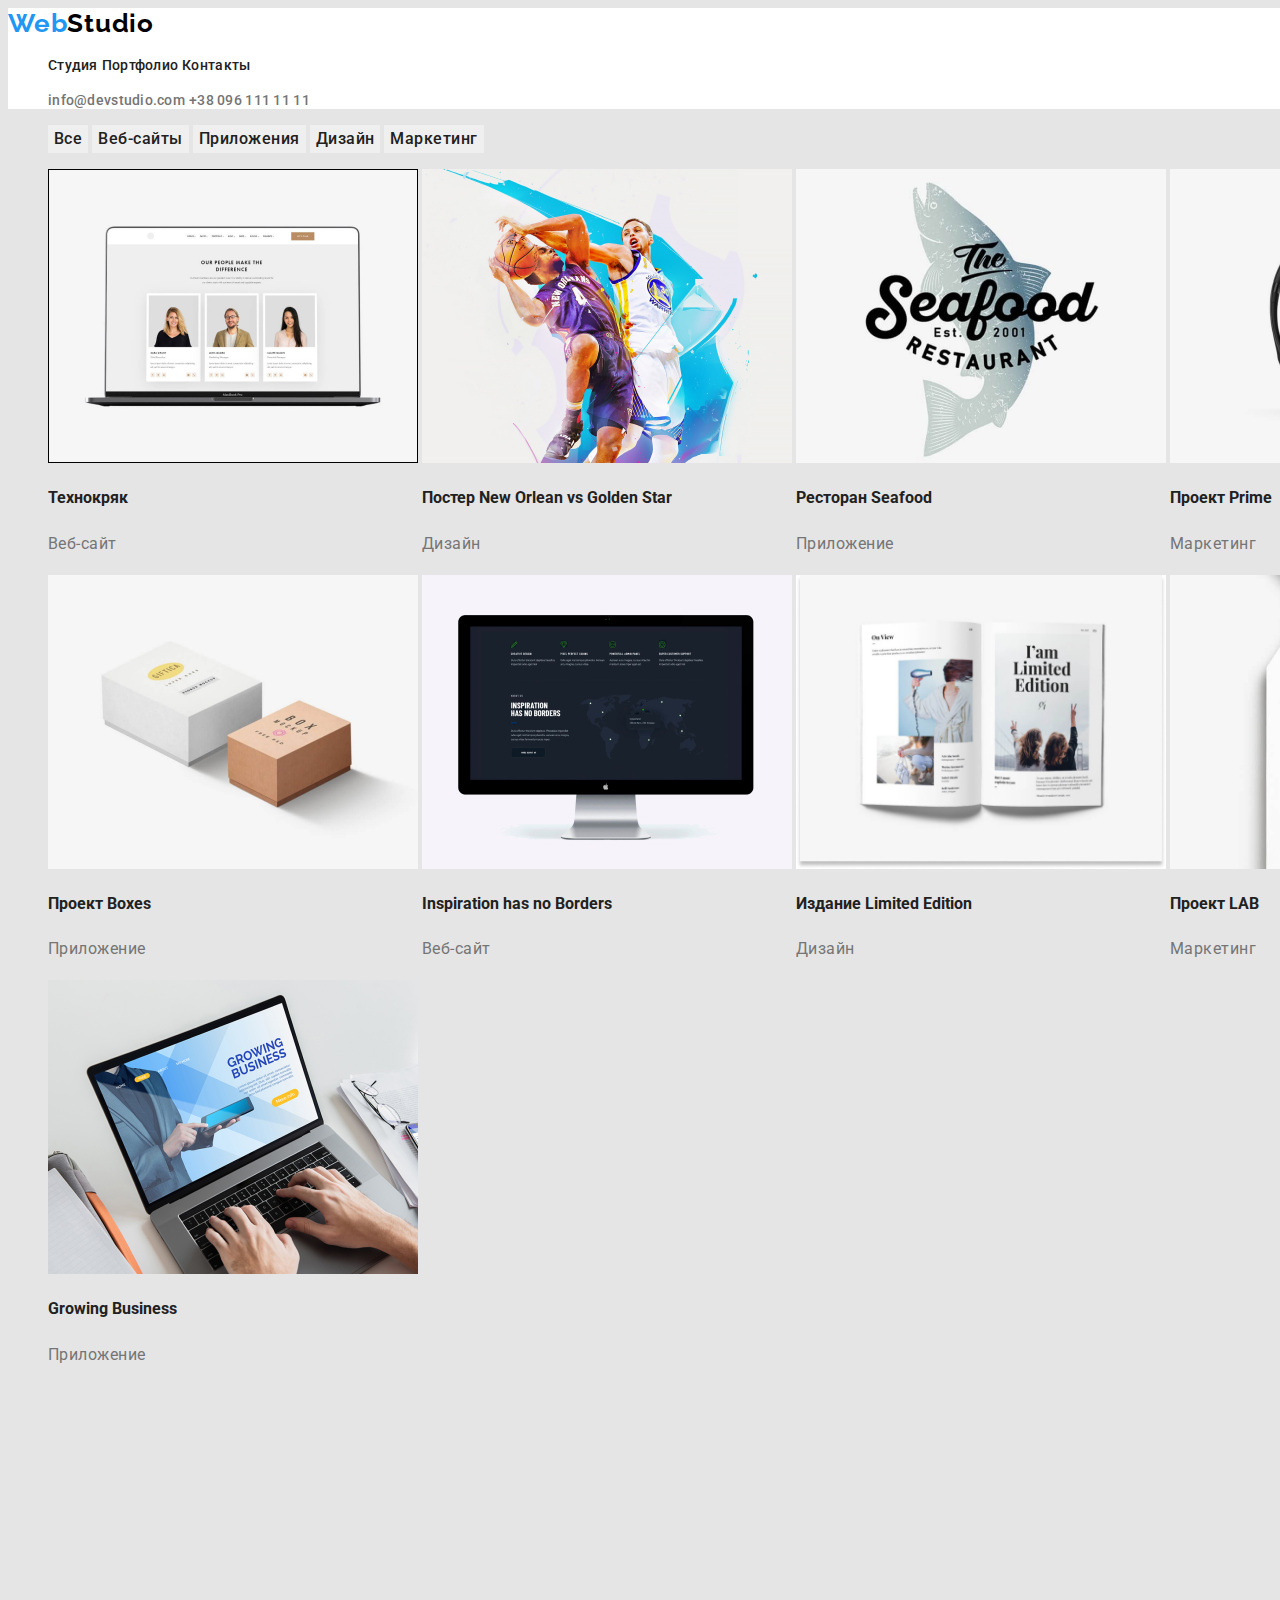
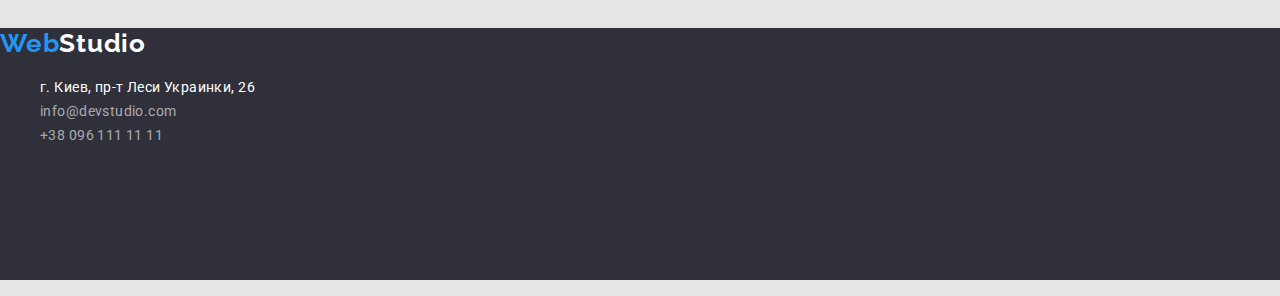
==== portfolio.html @ 157620dc "сделал разметку страницы портфолио, и стилизовал шрифты/кнопки," ====
<!DOCTYPE html>
<html lang="ru">

<head>
    <link rel="stylesheet" href="./css/styles.css" />
    <meta charset="UTF-8" />
    <meta http-equiv="X-UA-Compatible" content="IE=edge" />
    <meta name="viewport" content="width=device-width, initial-scale=1.0" />
    <link rel="preconnect" href="https://fonts.googleapis.com">
    <link rel="preconnect" href="https://fonts.gstatic.com" crossorigin>
    <link
        href="https://fonts.googleapis.com/css2?family=Raleway:wght@700&family=Roboto:wght@400;500;700;900&display=swap"
        rel="stylesheet">
    <title>Demo site</title>
</head>

<body>
    <header class="header-container">
        <div>
        <a lang="en" class="link-logo-top" href="./index.html">Web<span class="accent-first">Studio</span></a>
        <nav class="navigation">
            <ul class="menu-nav">
                <li><a class="link" href="./index.html">Студия</a></li>
                <li><a class="link" href="./portfolio.html">Портфолио</a></li>
                <li><a class="link" href="./contacts">Контакты</a></li>
            </ul>
        </nav>
        <ul>
            <li><a class="link-contact" href="mailto:info@devstudio.com">info@devstudio.com</a></li>
            <li><a class="link-contact" href="tel:+380961111111">+38 096 111 11 11</a></li>
        </ul>
        </div>
    </header>
<main>
    <h2 class="hidden">Портфолио</h2>

   
        <section>
            <ul class="">
                <li>
                    <button type="button" class="contained">Все</button>
                </li>
                <li>
                    <button type="button" class="contained">Веб-сайты</button>
                </li>
                <li>
                    <button type="button" class="contained">Приложения</button>
                </li>
                <li>
                    <button type="button" class="contained">Дизайн</button>
                </li>
                <li>
                    <button type="button" class="contained">Маркетинг</button>
                </li>
            </ul>

        </section>
   

   
        <section>
            <ul class="contents">
                <li>
                    <img src="./images/foto4.jpg" width="370" height="294" alt="ИгорьДемьяненко" />
                    <h4 class="title">Технокряк</h4>
                    <p class="text">Веб-сайт</p>
                </li>
                <li>
                    <img src="./images/foto5.jpg" width="370" height="294" alt="ОльгаРепина" />
                    <h4 class="title">Постер New Orlean vs Golden Star</h4>
                    <p class="text">Дизайн</p>
                </li>
                <li>
                    <img src="./images/foto6.jpg" width="370" height="294" alt="НиколайТарасов" />
                    <h4 class="title">Ресторан Seafood</h4>
                    <p class="text">Приложение</p>
                </li>
                <li>
                    <img src="./images/foto7.jpg" width="370" height="294" alt="МихаилЕрмаков" />
                    <h4 class="title">Проект Prime</h4>
                    <p class="text">Маркетинг</p>
                </li>
                <li>
                    <img src="./images/foto8.jpg" width="370" height="294" alt="НиколайТарасов" />
                    <h4 class="title">Проект Boxes</h4>
                    <p class="text">Приложение</p>
                </li>
                <li>
                    <img src="./images/foto9.jpg" width="370" height="294" alt="МихаилЕрмаков" />
                    <h4 class="title">Inspiration has no Borders</h4>
                    <p class="text">Веб-сайт</p>
                </li>
                <li>
                    <img src="./images/foto10.jpg" width="370" height="294" alt="МихаилЕрмаков" />
                    <h4 class="title">Издание Limited Edition</h4>
                    <p class="text">Дизайн</p>
                </li>
                <li>
                    <img src="./images/foto11.jpg" width="370" height="294" alt="НиколайТарасов" />
                    <h4 class="title">Проект LAB</h4>
                    <p class="text">Маркетинг</p>
                </li>
                <li>
                    <img src="./images/foto12.jpg" width="370" height="294" alt="МихаилЕрмаков" />
                    <h4 class="title">Growing Business</h4>
                    <p class="text">Приложение</p>
                </li>
            </ul>
        </section>
    </main>
    <footer>
        <div>
            <a lang="en" class="link-logo" href="./index.html">Web<span class="accent-first-footer">Studio</span></a>
            <address>
                <ul class="address">
                    <li><a class="map" href="https://goo.gl/maps/eqkGg2M7FSdj66136">г.
                            Киев, пр-т Леси Украинки, 26</a>
                    </li>
                    <li><a class="contact" href="mailto:info@devstudio.com">info@devstudio.com</a></li>
                    <li><a class="contact" href="tel:+380961111111">+38 096 111 11 11</a></li>
                </ul>
            </address>
        </div>
    </footer>
</body>

</html>
---- css/styles.css ----
body {
	width: 1600px;
	height: 1880px;
	font-family: "Roboto", sans-serif;
	font-family: "Raleway", sans-serif;
	background-color: #e5e5e5;
}
.header-container {
	font-family: "Roboto";
	background-color: #ffffff;
	color: #212121;
}
/* .features-container {
} */
.features-list {
	display: flex;
	justify-content: center;
}
.hidden {
	position: absolute;
	clip: rect(1px, 1px, 1px, 1px);
	padding: 0;
	border: 0;
	height: 1px;
	width: 1px;
	overflow: hidden;
}
.post-title {
	font-family: "Roboto";
	font-style: normal;
	font-weight: 900;
	font-size: 44px;
	line-height: 60px;
	text-align: center;
	letter-spacing: 0.06em;
	text-transform: uppercase;
	color: #ffffff;
}
.link {
	font-family: "Roboto";
	font-style: normal;
	font-weight: 500;
	font-size: 14px;
	line-height: 16px;
	letter-spacing: 0.02em;
	color: #212121;
}
.link-contact {
	font-family: "Roboto";
	font-style: normal;
	font-weight: 500;
	font-size: 14px;
	line-height: 16px;
	letter-spacing: 0.02em;
	color: #757575;
}
.contact:focus,
.contact:hover,
.map:hover,
.map:focus,
.link:focus,
.link:hover,
.link-contact:hover {
	font-family: "Roboto";
	font-style: normal;
	font-weight: 500;
	font-size: 14px;
	line-height: 16px;
	letter-spacing: 0.02em;
	color: #2196f3;
}
a {
	text-decoration: none;
}
.accent-first {
	font-family: "Raleway";
	font-style: normal;
	font-weight: 700;
	font-size: 26px;
	line-height: 31px;
	letter-spacing: 0.03em;
	color: #000000;
}
.link-logo {
	left: 215px;
	font-family: "Raleway";
	font-style: normal;
	font-weight: 700;
	font-size: 26px;
	line-height: 31px;
	letter-spacing: 0.03em;
	color: #2196f3;
}
.link-logo-top {
	font-family: "Raleway";
	font-style: normal;
	font-weight: 700;
	font-size: 26px;
	line-height: 31px;
	letter-spacing: 0.03em;
	color: #2196f3;
}
ul {
	list-style: none;
}
li {
	display: inline-block;
}
button {
	cursor: pointer;
	border: none;
}
button:hover {
	background-color: rgb(16, 8, 235);
	color: #ffff;
}
:root {
	--background-color: #e5e5e5;
	--color: #212121;
}
.button {
	background: #2196f3;
	box-shadow: 0px 4px 4px rgba(0, 0, 0, 0.15);
	border-radius: 4px;
}
.contained {
	font-family: "Roboto";
	font-style: normal;
	font-weight: 500;
	font-size: 16px;
	line-height: 26px;
	text-align: center;
	letter-spacing: 0.03em;
	color: #212121;
}
.content {
	font-family: "Roboto";
	font-style: normal;
	font-weight: 700;
	font-size: 16px;
	line-height: 30px;

	display: flex;
	align-items: center;
	text-align: center;
	letter-spacing: 0.06em;
	color: #ffffff;
}
.text {
	font-family: "Roboto";
	font-style: normal;
	font-weight: 400;
	font-size: 16px;
	line-height: 30px;
	letter-spacing: 0.03em;
	color: #757575;
}
.title {
	font-family: "Roboto";
	font-style: normal;
	color: #212121;
}
h4 {
	font-family: "Roboto";
	font-style: normal;
	color: #212121;
}
h3 {
	font-family: "Roboto";
	font-style: normal;
	font-weight: 700;
	font-size: 14px;
	line-height: 16px;
	letter-spacing: 0.03em;
	text-transform: uppercase;
	color: #212121;
}
h2 {
	font-family: "Roboto";
	font-style: normal;
	font-weight: 700;
	font-size: 36px;
	line-height: 42px;
	text-align: center;
	letter-spacing: 0.03em;
	color: #212121;
}
p {
	font-family: "Roboto";
	font-style: normal;
	font-weight: 400;
	font-size: 14px;
	line-height: 24px;

	letter-spacing: 0.03em;
	color: #757575;
}
.post {
	background: #2f303a;
}
/* .team {
	background: #f5f4fa;
}
.team-list-card1 {
}
/* .team-list {
} */
/* .team-title {
	position: absolute;

	font-family: "Roboto";

	color: #212121;
}*/
footer {
	position: absolute;
	width: 1600px;
	height: 252px;
	left: 0px;
	top: 1628px;
	background: #2f303a;
}
.accent-first-footer {
	font-family: "Raleway";
	font-style: normal;
	font-weight: 700;
	font-size: 26px;
	line-height: 31px;
	letter-spacing: 0.03em;
	color: #ffffff;
}
.address {
	width: 250px;
	height: 81px;
	left: 215px;
}
.map {
	font-family: "Roboto";
	font-style: normal;
	font-weight: 400;
	font-size: 14px;
	line-height: 24px;
	letter-spacing: 0.03em;
	color: #ffffff;
}
.contact {
	font-family: "Roboto";
	font-style: normal;
	font-weight: 400;
	font-size: 14px;
	line-height: 24px;
	letter-spacing: 0.03em;
	color: rgba(255, 255, 255, 0.6);
}
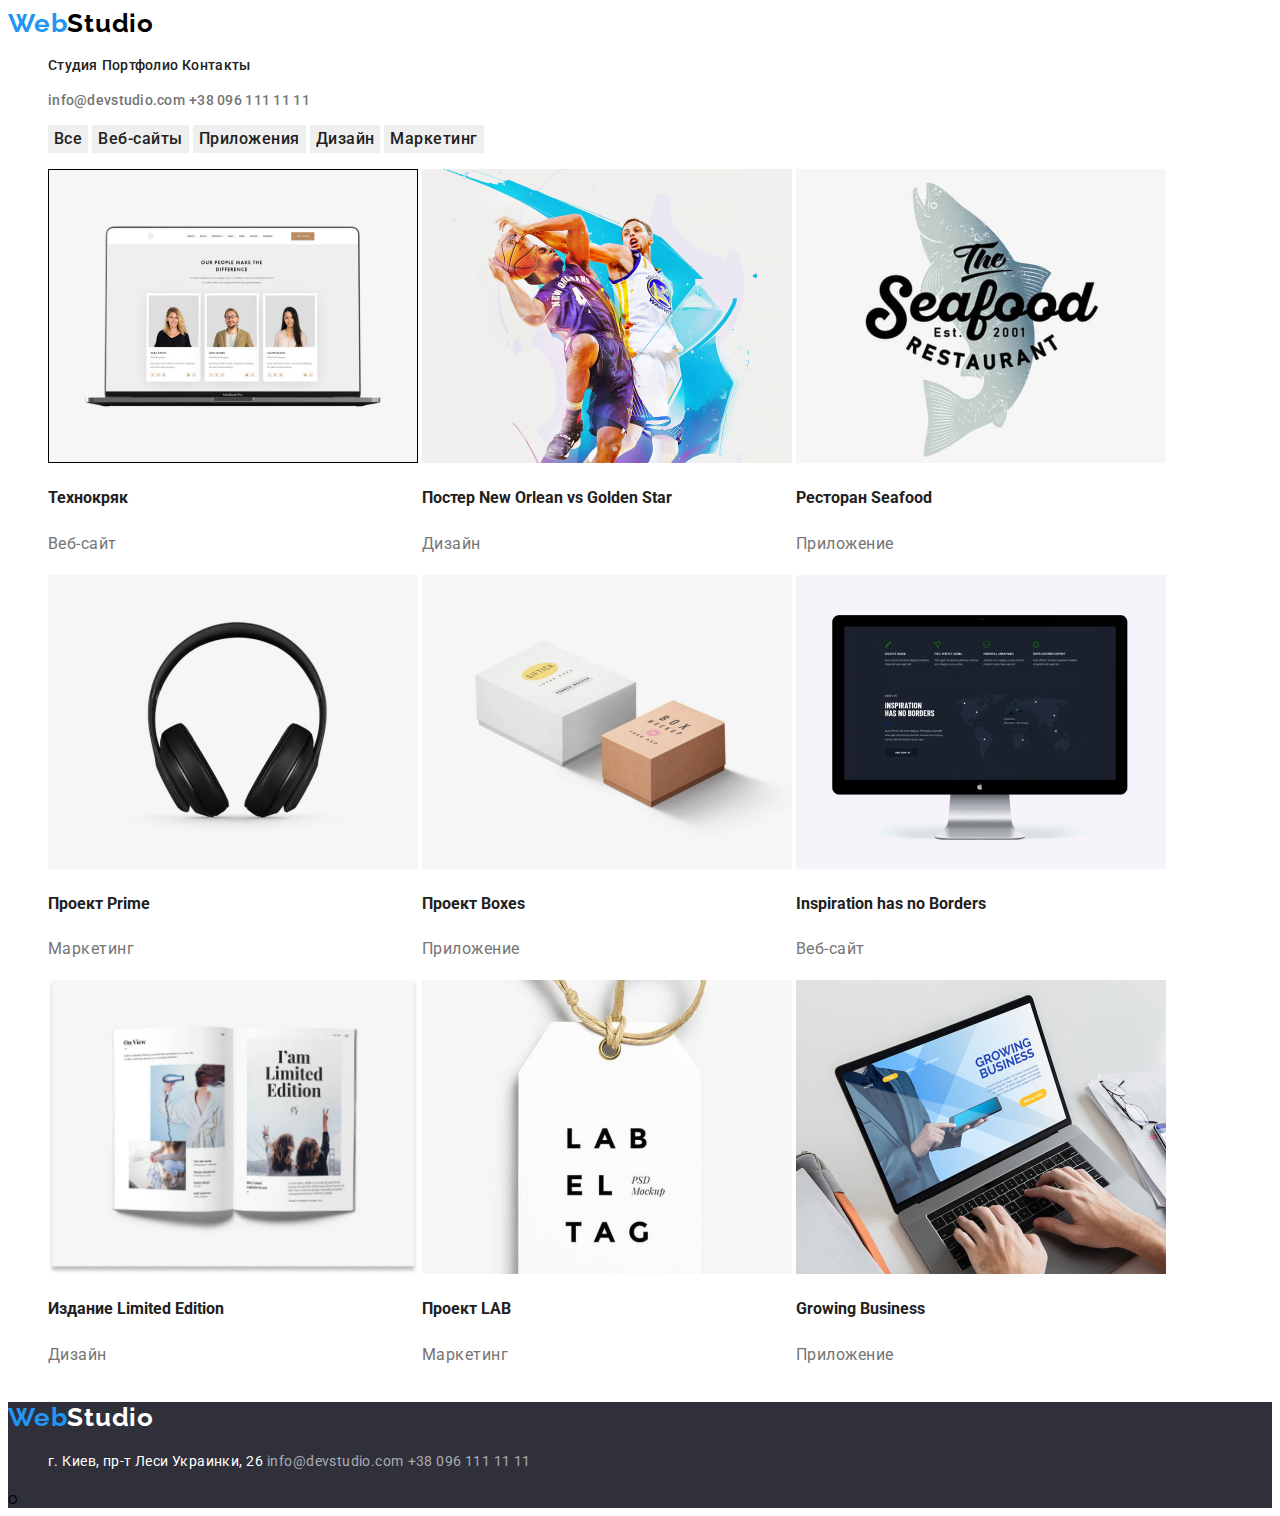
==== commit e85c5a6b: "сделал разметку страниц портфолио, и стилизовал шрифты/кнопки" ====
--- a/portfolio.html
+++ b/portfolio.html
@@ -15,26 +15,24 @@
 </head>
 
 <body>
-    <header class="header-container">
+    <header class="container">
         <div>
-        <a lang="en" class="link-logo-top" href="./index.html">Web<span class="accent-first">Studio</span></a>
-        <nav class="navigation">
-            <ul class="menu-nav">
-                <li><a class="link" href="./index.html">Студия</a></li>
-                <li><a class="link" href="./portfolio.html">Портфолио</a></li>
-                <li><a class="link" href="./contacts">Контакты</a></li>
+            <a lang="en" class="link-logo-top" href="./index.html">Web<span class="accent-first">Studio</span></a>
+            <nav class="navigation">
+                <ul class="menu-nav">
+                    <li><a class="link" href="./index.html">Студия</a></li>
+                    <li><a class="link" href="./portfolio.html">Портфолио</a></li>
+                    <li><a class="link" href="./contacts">Контакты</a></li>
+                </ul>
+            </nav>
+            <ul>
+                <li><a class="link-contact" href="mailto:info@devstudio.com">info@devstudio.com</a></li>
+                <li><a class="link-contact" href="tel:+380961111111">+38 096 111 11 11</a></li>
             </ul>
-        </nav>
-        <ul>
-            <li><a class="link-contact" href="mailto:info@devstudio.com">info@devstudio.com</a></li>
-            <li><a class="link-contact" href="tel:+380961111111">+38 096 111 11 11</a></li>
-        </ul>
         </div>
     </header>
-<main>
-    <h2 class="hidden">Портфолио</h2>
-
-   
+    <main>
+        <h2 class="hidden">Портфолио</h2>
         <section>
             <ul class="">
                 <li>
@@ -53,11 +51,7 @@
                     <button type="button" class="contained">Маркетинг</button>
                 </li>
             </ul>
-
         </section>
-   
-
-   
         <section>
             <ul class="contents">
                 <li>
@@ -116,10 +110,10 @@
                     <li><a class="map" href="https://goo.gl/maps/eqkGg2M7FSdj66136">г.
                             Киев, пр-т Леси Украинки, 26</a>
                     </li>
-                    <li><a class="contact" href="mailto:info@devstudio.com">info@devstudio.com</a></li>
-                    <li><a class="contact" href="tel:+380961111111">+38 096 111 11 11</a></li>
+                    <li><a class="contact-first" href="mailto:info@devstudio.com">info@devstudio.com</a></li>
+                    <li><a class="contact-second" href="tel:+380961111111">+38 096 111 11 11</a></li>
                 </ul>
-            </address>
+            </address>o
         </div>
     </footer>
 </body>
--- a/css/styles.css
+++ b/css/styles.css
@@ -1,17 +1,135 @@
 body {
-	width: 1600px;
-	height: 1880px;
 	font-family: "Roboto", sans-serif;
 	font-family: "Raleway", sans-serif;
-	background-color: #e5e5e5;
-}
-.header-container {
-	font-family: "Roboto";
+
 	background-color: #ffffff;
-	color: #212121;
-}
-/* .features-container {
-} */
+}
+.container {
+	font-family: "Roboto";
+	background-color: #ffffff;
+	color: #212121;
+}
+.link-logo-top {
+	font-family: "Raleway";
+	font-style: normal;
+	font-weight: 700;
+	font-size: 26px;
+	line-height: 31px;
+	/* identical to box height */
+
+	letter-spacing: 0.03em;
+
+	color: #2196f3;
+}
+/*.navigation {
+	position: absolute;
+	width: 1600px;
+	height: 0px;
+	left: 0px;
+	top: 80px;
+
+	border: 1px solid #ececec;
+}*/
+/*.menu-nav {
+	position: absolute;
+	width: 294px;
+	height: 16px;
+	left: 453px;
+	top: 20px;
+}*/
+.menu-nav-first {
+	font-family: "Roboto";
+	font-style: normal;
+	font-weight: 500;
+	font-size: 14px;
+	line-height: 16px;
+	letter-spacing: 0.02em;
+
+	color: #212121;
+}
+*/ .menu-nav-second {
+	font-family: "Roboto";
+	font-style: normal;
+	font-weight: 500;
+	font-size: 14px;
+	line-height: 16px;
+	letter-spacing: 0.02em;
+
+	color: #212121;
+}
+.menu-nav-third {
+	font-family: "Roboto";
+	font-style: normal;
+	font-weight: 500;
+	font-size: 14px;
+	line-height: 16px;
+	letter-spacing: 0.02em;
+
+	color: #212121;
+}
+.link-contact-first {
+	font-family: "Roboto";
+	font-style: normal;
+	font-weight: 500;
+	font-size: 14px;
+	line-height: 16px;
+	letter-spacing: 0.02em;
+
+	color: #757575;
+}
+.link-contact-second {
+	font-family: "Roboto";
+	font-style: normal;
+	font-weight: 500;
+	font-size: 14px;
+	line-height: 16px;
+	letter-spacing: 0.02em;
+
+	color: #757575;
+}
+/*.post {
+	position: absolute;
+	width: 1600px;
+	height: 800px;
+	left: 0px;
+	top: 80px;
+}*/
+.bg {
+	/*position: absolute;
+width: 1600px;
+height: 600px;
+left: 0px;
+top: 80px;*/
+
+	background: #2f303a;
+}
+.post-title {
+	font-family: "Roboto";
+	font-style: normal;
+	line-height: 60px;
+	/* or 136% */
+
+	text-align: center;
+	letter-spacing: 0.06em;
+	text-transform: uppercase;
+
+	color: #ffffff;
+}
+button {
+	cursor: pointer;
+	border: none;
+}
+button:hover {
+	background-color: rgb(16, 8, 235);
+	color: #ffff;
+}
+.button {
+	background: #2196f3;
+	box-shadow: 0px 4px 4px rgba(0, 0, 0, 0.15);
+	border-radius: 4px;
+}
+.features-container {
+}
 .features-list {
 	display: flex;
 	justify-content: center;
@@ -25,17 +143,7 @@
 	width: 1px;
 	overflow: hidden;
 }
-.post-title {
-	font-family: "Roboto";
-	font-style: normal;
-	font-weight: 900;
-	font-size: 44px;
-	line-height: 60px;
-	text-align: center;
-	letter-spacing: 0.06em;
-	text-transform: uppercase;
-	color: #ffffff;
-}
+
 .link {
 	font-family: "Roboto";
 	font-style: normal;
@@ -54,13 +162,31 @@
 	letter-spacing: 0.02em;
 	color: #757575;
 }
+
+.link-contact:hover,
+.link-contact:focus,
 .contact:focus,
 .contact:hover,
 .map:hover,
 .map:focus,
 .link:focus,
-.link:hover,
-.link-contact:hover {
+.link:hover {
+	font-family: "Roboto";
+	font-style: normal;
+	font-weight: 500;
+	font-size: 14px;
+	line-height: 16px;
+	letter-spacing: 0.02em;
+	color: #2196f3;
+}
+.link-contact-first:focus,
+.link-contact-first:hover,
+.link-contact-second:focus,
+.link-contact-second:hover,
+.contact-first:hover,
+.contact-first:focus,
+.contact-second:focus,
+.contact-second:hover {
 	font-family: "Roboto";
 	font-style: normal;
 	font-weight: 500;
@@ -81,44 +207,23 @@
 	letter-spacing: 0.03em;
 	color: #000000;
 }
-.link-logo {
-	left: 215px;
-	font-family: "Raleway";
-	font-style: normal;
-	font-weight: 700;
-	font-size: 26px;
-	line-height: 31px;
-	letter-spacing: 0.03em;
-	color: #2196f3;
-}
-.link-logo-top {
-	font-family: "Raleway";
-	font-style: normal;
-	font-weight: 700;
-	font-size: 26px;
-	line-height: 31px;
-	letter-spacing: 0.03em;
-	color: #2196f3;
-}
+
 ul {
 	list-style: none;
 }
 li {
 	display: inline-block;
-}
-button {
-	cursor: pointer;
-	border: none;
-}
-button:hover {
-	background-color: rgb(16, 8, 235);
-	color: #ffff;
 }
 :root {
 	--background-color: #e5e5e5;
 	--color: #212121;
 }
 .button {
+	position: absolute;
+	width: 200px;
+	height: 50px;
+	left: 700px;
+	top: 430px;
 	background: #2196f3;
 	box-shadow: 0px 4px 4px rgba(0, 0, 0, 0.15);
 	border-radius: 4px;
@@ -139,11 +244,13 @@
 	font-weight: 700;
 	font-size: 16px;
 	line-height: 30px;
+	/* identical to box height, or 188% */
 
 	display: flex;
 	align-items: center;
 	text-align: center;
 	letter-spacing: 0.06em;
+
 	color: #ffffff;
 }
 .text {
@@ -195,9 +302,7 @@
 	letter-spacing: 0.03em;
 	color: #757575;
 }
-.post {
-	background: #2f303a;
-}
+
 /* .team {
 	background: #f5f4fa;
 }
@@ -213,27 +318,27 @@
 	color: #212121;
 }*/
 footer {
-	position: absolute;
-	width: 1600px;
-	height: 252px;
-	left: 0px;
-	top: 1628px;
 	background: #2f303a;
+}
+.link-logo {
+	font-family: "Raleway";
+	font-style: normal;
+	font-weight: 700;
+	font-size: 26px;
+	line-height: 31px;
+	/* identical to box height */
+
+	letter-spacing: 0.03em;
+
+	color: #2196f3;
 }
 .accent-first-footer {
 	font-family: "Raleway";
-	font-style: normal;
-	font-weight: 700;
-	font-size: 26px;
-	line-height: 31px;
-	letter-spacing: 0.03em;
+
 	color: #ffffff;
 }
-.address {
-	width: 250px;
-	height: 81px;
-	left: 215px;
-}
+/*.address {
+}*/
 .map {
 	font-family: "Roboto";
 	font-style: normal;
@@ -243,7 +348,7 @@
 	letter-spacing: 0.03em;
 	color: #ffffff;
 }
-.contact {
+.contact-first {
 	font-family: "Roboto";
 	font-style: normal;
 	font-weight: 400;
@@ -252,3 +357,12 @@
 	letter-spacing: 0.03em;
 	color: rgba(255, 255, 255, 0.6);
 }
+.contact-second {
+	font-family: "Roboto";
+	font-style: normal;
+	font-weight: 400;
+	font-size: 14px;
+	line-height: 24px;
+	letter-spacing: 0.03em;
+	color: rgba(255, 255, 255, 0.6);
+}
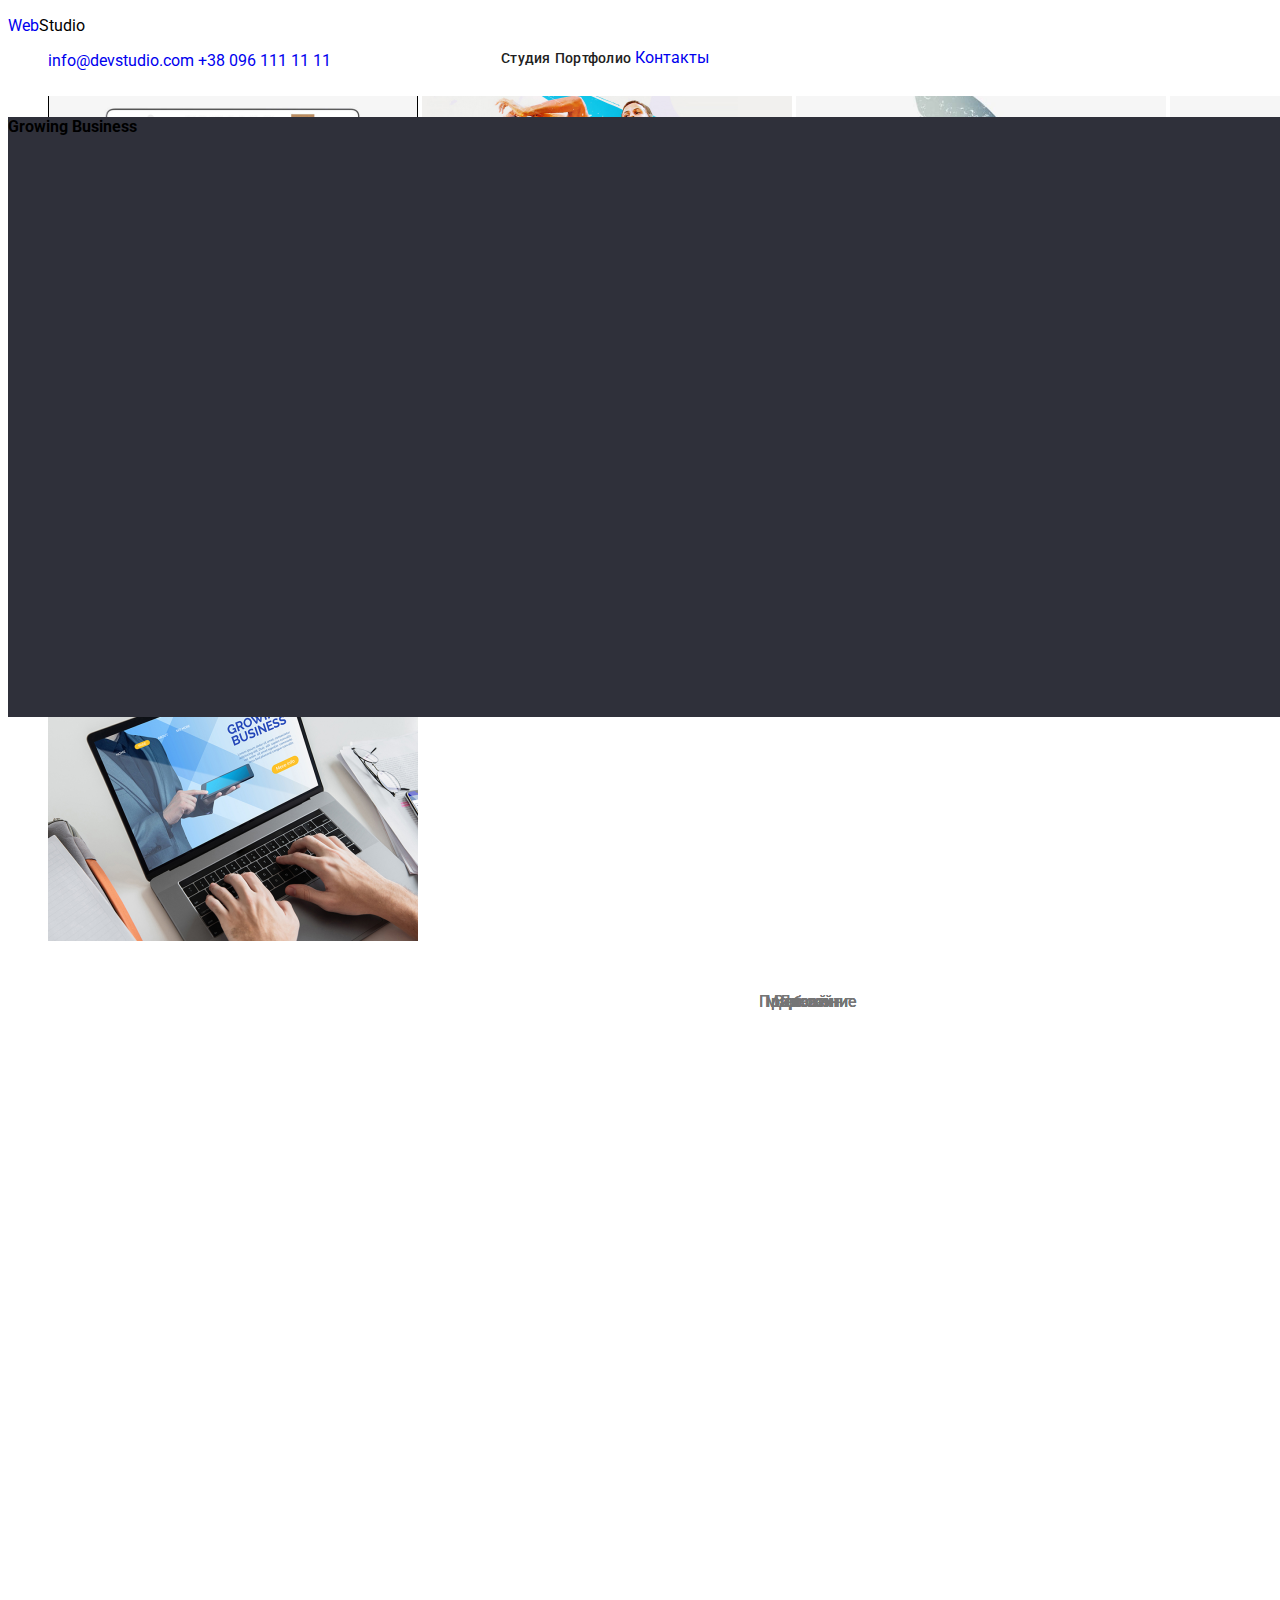
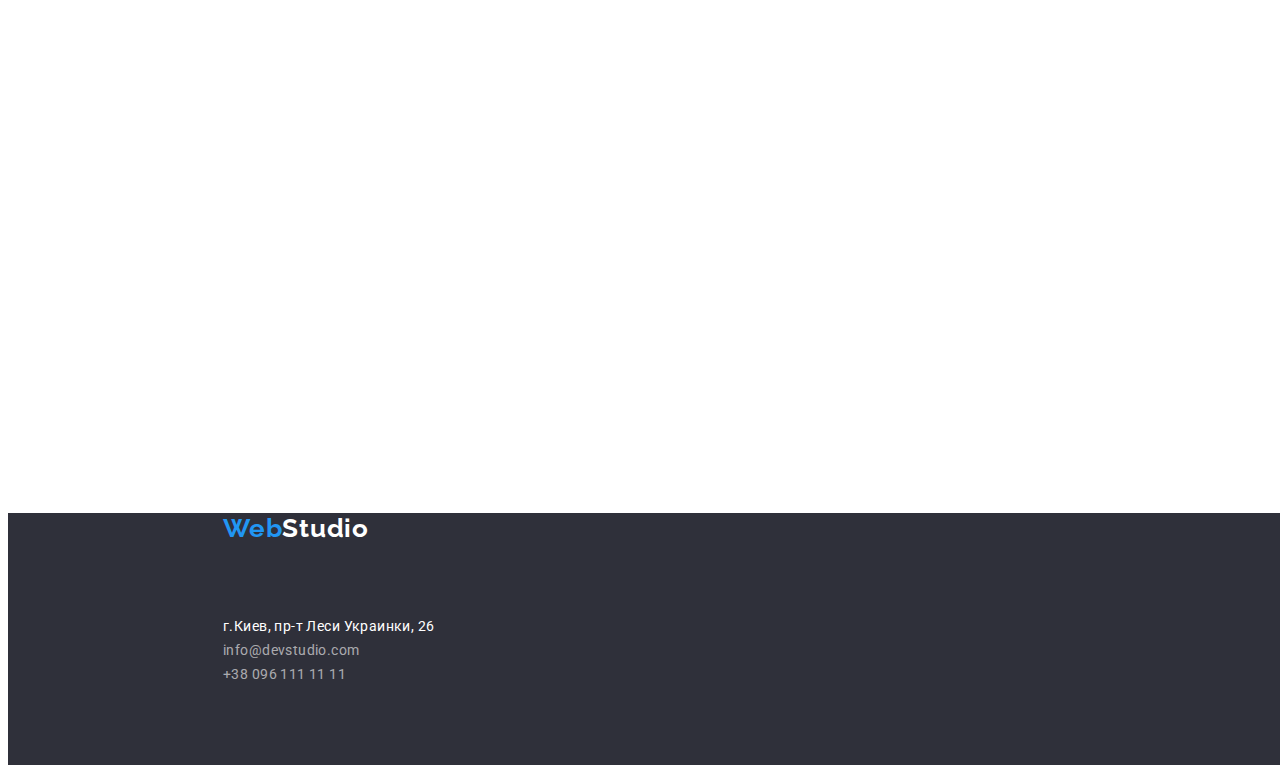
==== commit 6e13055f: "HTML разметка  домашнего задания #1 и подкл CSS" ====
--- a/portfolio.html
+++ b/portfolio.html
@@ -16,90 +16,94 @@
 
 <body>
     <header class="container">
-        <div>
-            <a lang="en" class="link-logo-top" href="./index.html">Web<span class="accent-first">Studio</span></a>
-            <nav class="navigation">
-                <ul class="menu-nav">
-                    <li><a class="link" href="./index.html">Студия</a></li>
-                    <li><a class="link" href="./portfolio.html">Портфолио</a></li>
-                    <li><a class="link" href="./contacts">Контакты</a></li>
+
+
+        <a lang="en" class="link-logo-top" href="./index.html">Web<span class="accent-first">Studio</span></a>
+        <ul>
+            <li class="menu">
+                <ul>
+                    <li class="menu-nav-first"><a class="links" href="./index.html">Студия</a></li>
+                    <li class="menu-nav-second"><a class="links" href="./portfolio.html">Портфолио</a></li>
+                    <li class="menu-nav-third"><a class="link" href="./contacts">Контакты</a></li>
                 </ul>
-            </nav>
-            <ul>
-                <li><a class="link-contact" href="mailto:info@devstudio.com">info@devstudio.com</a></li>
-                <li><a class="link-contact" href="tel:+380961111111">+38 096 111 11 11</a></li>
-            </ul>
-        </div>
+            </li>
+            <li><a class="link-contact-first" href="mailto:info@devstudio.com">info@devstudio.com</a></li>
+            <li><a class="link-contact-second" href="tel:+380961111111">+38 096 111 11 11</a></li>
+        </ul>
+
     </header>
     <main>
-        <h2 class="hidden">Портфолио</h2>
+
         <section>
-            <ul class="">
-                <li>
-                    <button type="button" class="contained">Все</button>
-                </li>
-                <li>
-                    <button type="button" class="contained">Веб-сайты</button>
-                </li>
-                <li>
-                    <button type="button" class="contained">Приложения</button>
-                </li>
-                <li>
-                    <button type="button" class="contained">Дизайн</button>
-                </li>
-                <li>
-                    <button type="button" class="contained">Маркетинг</button>
-                </li>
-            </ul>
-        </section>
-        <section>
-            <ul class="contents">
-                <li>
-                    <img src="./images/foto4.jpg" width="370" height="294" alt="ИгорьДемьяненко" />
-                    <h4 class="title">Технокряк</h4>
-                    <p class="text">Веб-сайт</p>
-                </li>
-                <li>
-                    <img src="./images/foto5.jpg" width="370" height="294" alt="ОльгаРепина" />
-                    <h4 class="title">Постер New Orlean vs Golden Star</h4>
-                    <p class="text">Дизайн</p>
-                </li>
-                <li>
-                    <img src="./images/foto6.jpg" width="370" height="294" alt="НиколайТарасов" />
-                    <h4 class="title">Ресторан Seafood</h4>
-                    <p class="text">Приложение</p>
-                </li>
-                <li>
-                    <img src="./images/foto7.jpg" width="370" height="294" alt="МихаилЕрмаков" />
-                    <h4 class="title">Проект Prime</h4>
-                    <p class="text">Маркетинг</p>
-                </li>
-                <li>
-                    <img src="./images/foto8.jpg" width="370" height="294" alt="НиколайТарасов" />
-                    <h4 class="title">Проект Boxes</h4>
-                    <p class="text">Приложение</p>
-                </li>
-                <li>
-                    <img src="./images/foto9.jpg" width="370" height="294" alt="МихаилЕрмаков" />
-                    <h4 class="title">Inspiration has no Borders</h4>
-                    <p class="text">Веб-сайт</p>
-                </li>
-                <li>
-                    <img src="./images/foto10.jpg" width="370" height="294" alt="МихаилЕрмаков" />
-                    <h4 class="title">Издание Limited Edition</h4>
-                    <p class="text">Дизайн</p>
-                </li>
-                <li>
-                    <img src="./images/foto11.jpg" width="370" height="294" alt="НиколайТарасов" />
-                    <h4 class="title">Проект LAB</h4>
-                    <p class="text">Маркетинг</p>
-                </li>
-                <li>
-                    <img src="./images/foto12.jpg" width="370" height="294" alt="МихаилЕрмаков" />
-                    <h4 class="title">Growing Business</h4>
-                    <p class="text">Приложение</p>
-                </li>
-            </ul>
+            <h1 class="hidden">Портфолио</h1>
+            <section>
+                <ul class="">
+                    <li>
+                        <button type="button" class="contained">Все</button>
+                    </li>
+                    <li>
+                        <button type="button" class="contained">Веб-сайты</button>
+                    </li>
+                    <li>
+                        <button type="button" class="contained">Приложения</button>
+                    </li>
+                    <li>
+                        <button type="button" class="contained">Дизайн</button>
+                    </li>
+                    <li>
+                        <button type="button" class="contained">Маркетинг</button>
+                    </li>
+                </ul>
+            </section>
+            <section>
+                <ul class="contents">
+                    <li>
+                        <img src="./images/foto4.jpg" width="370" height="294" alt="ИгорьДемьяненко" />
+                        <h4 class="title">Технокряк</h4>
+                        <p class="text">Веб-сайт</p>
+                    </li>
+                    <li>
+                        <img src="./images/foto5.jpg" width="370" height="294" alt="ОльгаРепина" />
+                        <h4 class="title">Постер New Orlean vs Golden Star</h4>
+                        <p class="text">Дизайн</p>
+                    </li>
+                    <li>
+                        <img src="./images/foto6.jpg" width="370" height="294" alt="НиколайТарасов" />
+                        <h4 class="title">Ресторан Seafood</h4>
+                        <p class="text">Приложение</p>
+                    </li>
+                    <li>
+                        <img src="./images/foto7.jpg" width="370" height="294" alt="МихаилЕрмаков" />
+                        <h4 class="title">Проект Prime</h4>
+                        <p class="text">Маркетинг</p>
+                    </li>
+                    <li>
+                        <img src="./images/foto8.jpg" width="370" height="294" alt="НиколайТарасов" />
+                        <h4 class="title">Проект Boxes</h4>
+                        <p class="text">Приложение</p>
+                    </li>
+                    <li>
+                        <img src="./images/foto9.jpg" width="370" height="294" alt="МихаилЕрмаков" />
+                        <h4 class="title">Inspiration has no Borders</h4>
+                        <p class="text">Веб-сайт</p>
+                    </li>
+                    <li>
+                        <img src="./images/foto10.jpg" width="370" height="294" alt="МихаилЕрмаков" />
+                        <h4 class="title">Издание Limited Edition</h4>
+                        <p class="text">Дизайн</p>
+                    </li>
+                    <li>
+                        <img src="./images/foto11.jpg" width="370" height="294" alt="НиколайТарасов" />
+                        <h4 class="title">Проект LAB</h4>
+                        <p class="text">Маркетинг</p>
+                    </li>
+                    <li>
+                        <img src="./images/foto12.jpg" width="370" height="294" alt="МихаилЕрмаков" />
+                        <h4 class="title">Growing Business</h4>
+                        <p class="text">Приложение</p>
+                    </li>
+                </ul>
+            </section>
         </section>
     </main>
     <footer>
@@ -107,13 +111,13 @@
             <a lang="en" class="link-logo" href="./index.html">Web<span class="accent-first-footer">Studio</span></a>
             <address>
                 <ul class="address">
-                    <li><a class="map" href="https://goo.gl/maps/eqkGg2M7FSdj66136">г.
-                            Киев, пр-т Леси Украинки, 26</a>
+                    <li>
+                        <a class="map" href="https://goo.gl/maps/eqkGg2M7FSdj66136">г.Киев, пр-т Леси Украинки, 26</a>
                     </li>
                     <li><a class="contact-first" href="mailto:info@devstudio.com">info@devstudio.com</a></li>
                     <li><a class="contact-second" href="tel:+380961111111">+38 096 111 11 11</a></li>
                 </ul>
-            </address>o
+            </address>
         </div>
     </footer>
 </body>
--- a/css/styles.css
+++ b/css/styles.css
@@ -1,16 +1,43 @@
 body {
-	font-family: "Roboto", sans-serif;
-	font-family: "Raleway", sans-serif;
-
-	background-color: #ffffff;
-}
+	font-family: "Roboto", "Raleway", sans-serif;
+	position: relative;
+	width: 1600px;
+	height: 2349px;
+
+	background: #FFFFFF;
+}
+
+ul {
+
+	list-style: none;
+}
+
+li {
+	display: inline-block;
+}
+
+header {
+	background: #FFFFFF;
+	position: absolute;
+	width: 1600px;
+	height: 80px;
+	left: 0px;
+	top: 0px;
+}
+
 .container {
-	font-family: "Roboto";
-	background-color: #ffffff;
-	color: #212121;
-}
-.link-logo-top {
-	font-family: "Raleway";
+	/*display: flex;*/
+	flex-direction: column-reverse;
+}
+
+.sait-logo {
+	position: absolute;
+	width: 145px;
+	height: 31px;
+	left: 215px;
+	top: 24px;
+
+	font-family: 'Raleway';
 	font-style: normal;
 	font-weight: 700;
 	font-size: 26px;
@@ -19,26 +46,28 @@
 
 	letter-spacing: 0.03em;
 
-	color: #2196f3;
-}
-/*.navigation {
-	position: absolute;
-	width: 1600px;
-	height: 0px;
-	left: 0px;
-	top: 80px;
-
-	border: 1px solid #ececec;
-}*/
-/*.menu-nav {
+	color: #2196F3;
+}
+
+.accent-first {
+	color: #000000;
+}
+
+.menu {
 	position: absolute;
 	width: 294px;
 	height: 16px;
 	left: 453px;
-	top: 20px;
-}*/
-.menu-nav-first {
-	font-family: "Roboto";
+	top: 32px;
+}
+
+.nav-first {
+	position: absolute;
+	width: 49px;
+	height: 16px;
+	left: 0px;
+
+	font-family: 'Roboto';
 	font-style: normal;
 	font-weight: 500;
 	font-size: 14px;
@@ -47,8 +76,14 @@
 
 	color: #212121;
 }
-*/ .menu-nav-second {
-	font-family: "Roboto";
+
+.nav-second {
+	position: absolute;
+	width: 76px;
+	height: 16px;
+	left: 90px;
+
+	font-family: 'Roboto';
 	font-style: normal;
 	font-weight: 500;
 	font-size: 14px;
@@ -57,8 +92,14 @@
 
 	color: #212121;
 }
-.menu-nav-third {
-	font-family: "Roboto";
+
+.nav-third {
+	position: absolute;
+	width: 68px;
+	height: 16px;
+	left: 200px;
+
+	font-family: 'Roboto';
 	font-style: normal;
 	font-weight: 500;
 	font-size: 14px;
@@ -67,18 +108,33 @@
 
 	color: #212121;
 }
-.link-contact-first {
-	font-family: "Roboto";
+
+.links {
+	font-family: 'Roboto';
 	font-style: normal;
 	font-weight: 500;
 	font-size: 14px;
 	line-height: 16px;
 	letter-spacing: 0.02em;
 
-	color: #757575;
-}
-.link-contact-second {
-	font-family: "Roboto";
+	color: #212121;
+}
+
+.links:hover,
+.links:focus,
+.top-contact-first:hover,
+.top-contact-first:focus {
+	color: #2196F3;
+}
+
+.top-contact-first {
+	position: absolute;
+	width: 135px;
+	height: 16px;
+	left: 1078px;
+	top: 32px;
+
+	font-family: 'Roboto';
 	font-style: normal;
 	font-weight: 500;
 	font-size: 14px;
@@ -87,25 +143,48 @@
 
 	color: #757575;
 }
-/*.post {
+
+.top-contact-second {
+	position: absolute;
+	width: 122px;
+	height: 16px;
+	left: 1263px;
+	top: 32px;
+
+	font-family: 'Roboto';
+	font-style: normal;
+	font-weight: 500;
+	font-size: 14px;
+	line-height: 16px;
+	letter-spacing: 0.02em;
+
+	color: #757575;
+}
+
+a {
+	text-decoration: none;
+}
+
+.title {
 	position: absolute;
 	width: 1600px;
-	height: 800px;
+	height: 600px;
 	left: 0px;
 	top: 80px;
-}*/
-.bg {
-	/*position: absolute;
-width: 1600px;
-height: 600px;
-left: 0px;
-top: 80px;*/
-
-	background: #2f303a;
-}
-.post-title {
-	font-family: "Roboto";
-	font-style: normal;
+	background: #2F303A;
+}
+
+.sait-title {
+	position: absolute;
+	width: 1000px;
+	height: 120px;
+	left: 452px;
+	top: 150px;
+
+	font-family: 'Roboto';
+	font-style: normal;
+	font-weight: 900;
+	font-size: 44px;
 	line-height: 60px;
 	/* or 136% */
 
@@ -113,27 +192,58 @@
 	letter-spacing: 0.06em;
 	text-transform: uppercase;
 
-	color: #ffffff;
-}
+	color: #FFFFFF;
+}
+
+.post-title {
+	font-family: 'Roboto';
+	font-style: normal;
+	font-weight: 900;
+	font-size: 44px;
+	line-height: 60px;
+	/* or 136% */
+
+	text-align: center;
+	letter-spacing: 0.06em;
+	text-transform: uppercase;
+
+	color: #FFFFFF;
+}
+
 button {
-	cursor: pointer;
-	border: none;
-}
-button:hover {
-	background-color: rgb(16, 8, 235);
-	color: #ffff;
-}
-.button {
-	background: #2196f3;
+	position: absolute;
+	width: 200px;
+	height: 50px;
+	left: 400px;
+	top: 200px;
+
+	background: #188CE8;
 	box-shadow: 0px 4px 4px rgba(0, 0, 0, 0.15);
 	border-radius: 4px;
 }
-.features-container {
-}
-.features-list {
+
+.content {
+	position: absolute;
+	width: 136px;
+	height: 30px;
+	left: 35px;
+	top: 10px;
+
+	font-family: 'Roboto';
+	font-style: normal;
+	font-weight: 700;
+	font-size: 14px;
+	line-height: 30px;
+	/* identical to box height, or 188% */
+
 	display: flex;
-	justify-content: center;
-}
+	align-items: center;
+	text-align: center;
+	letter-spacing: 0.06em;
+
+	color: #FFFFFF;
+}
+
 .hidden {
 	position: absolute;
 	clip: rect(1px, 1px, 1px, 1px);
@@ -144,184 +254,267 @@
 	overflow: hidden;
 }
 
-.link {
-	font-family: "Roboto";
-	font-style: normal;
-	font-weight: 500;
+.features {
+	position: absolute;
+	width: 1170px;
+	height: 101px;
+	left: 215px;
+	top: 750px;
+
+}
+
+.features-title {
+	text-align: left;
+	width: 270px;
+	height: 16px;
+	left: 215px;
+	top: 774px;
+
+	font-family: 'Roboto';
+	font-style: normal;
+	font-weight: 700;
 	font-size: 14px;
 	line-height: 16px;
-	letter-spacing: 0.02em;
-	color: #212121;
-}
-.link-contact {
-	font-family: "Roboto";
-	font-style: normal;
-	font-weight: 500;
-	font-size: 14px;
-	line-height: 16px;
-	letter-spacing: 0.02em;
+	letter-spacing: 0.03em;
+	text-transform: uppercase;
+
+	color: #212121;
+}
+
+.features-text {
+	width: 270px;
+	height: 75px;
+	left: 215px;
+	top: 800px;
+
+	text-align: left;
+	font-family: 'Roboto';
+	font-style: normal;
+	font-weight: 400;
+	font-size: 14px;
+	line-height: 24px;
+	/* or 171% */
+
+	letter-spacing: 0.03em;
+
 	color: #757575;
 }
 
-.link-contact:hover,
-.link-contact:focus,
-.contact:focus,
-.contact:hover,
-.map:hover,
-.map:focus,
-.link:focus,
-.link:hover {
-	font-family: "Roboto";
-	font-style: normal;
-	font-weight: 500;
-	font-size: 14px;
-	line-height: 16px;
-	letter-spacing: 0.02em;
-	color: #2196f3;
-}
-.link-contact-first:focus,
-.link-contact-first:hover,
-.link-contact-second:focus,
-.link-contact-second:hover,
-.contact-first:hover,
-.contact-first:focus,
-.contact-second:focus,
-.contact-second:hover {
-	font-family: "Roboto";
-	font-style: normal;
-	font-weight: 500;
-	font-size: 14px;
-	line-height: 16px;
-	letter-spacing: 0.02em;
-	color: #2196f3;
-}
-a {
-	text-decoration: none;
-}
-.accent-first {
-	font-family: "Raleway";
-	font-style: normal;
-	font-weight: 700;
-	font-size: 26px;
-	line-height: 31px;
-	letter-spacing: 0.03em;
-	color: #000000;
-}
-
-ul {
-	list-style: none;
-}
-li {
+.features-first {
+
+	width: 270px;
+	height: 100px;
+	left: 215px;
+	top: 774px;
+}
+
+.features-second {
+	width: 270px;
+	height: 101px;
+	left: 515px;
+	top: 774px;
+}
+
+.features-third {
+	width: 270px;
+	height: 101px;
+	left: 815px;
+	top: 774px;
+}
+
+.features-first {
+	width: 270px;
+	height: 101px;
+	left: 1115px;
+	top: 774px;
+}
+
+.features-list {
 	display: inline-block;
 }
-:root {
-	--background-color: #e5e5e5;
-	--color: #212121;
-}
-.button {
-	position: absolute;
-	width: 200px;
-	height: 50px;
-	left: 700px;
-	top: 430px;
-	background: #2196f3;
-	box-shadow: 0px 4px 4px rgba(0, 0, 0, 0.15);
-	border-radius: 4px;
-}
-.contained {
-	font-family: "Roboto";
-	font-style: normal;
-	font-weight: 500;
-	font-size: 16px;
-	line-height: 26px;
-	text-align: center;
-	letter-spacing: 0.03em;
-	color: #212121;
-}
-.content {
-	font-family: "Roboto";
-	font-style: normal;
-	font-weight: 700;
-	font-size: 16px;
-	line-height: 30px;
-	/* identical to box height, or 188% */
-
-	display: flex;
-	align-items: center;
-	text-align: center;
-	letter-spacing: 0.06em;
-
-	color: #ffffff;
-}
+
 .text {
-	font-family: "Roboto";
-	font-style: normal;
-	font-weight: 400;
-	font-size: 16px;
-	line-height: 30px;
-	letter-spacing: 0.03em;
-	color: #757575;
-}
-.title {
-	font-family: "Roboto";
-	font-style: normal;
-	color: #212121;
-}
-h4 {
-	font-family: "Roboto";
-	font-style: normal;
-	color: #212121;
-}
-h3 {
-	font-family: "Roboto";
-	font-style: normal;
-	font-weight: 700;
-	font-size: 14px;
-	line-height: 16px;
-	letter-spacing: 0.03em;
-	text-transform: uppercase;
-	color: #212121;
-}
-h2 {
-	font-family: "Roboto";
+	position: absolute;
+	width: 1170px;
+	height: 386px;
+	left: 215px;
+	top: 960px;
+}
+
+.text-title {
+	/*width: 376px;*/
+	height: 42px;
+	left: 612px;
+	top: 969px;
+	margin-bottom: 60px;
+	font-family: 'Roboto';
 	font-style: normal;
 	font-weight: 700;
 	font-size: 36px;
 	line-height: 42px;
 	text-align: center;
 	letter-spacing: 0.03em;
-	color: #212121;
-}
+
+	color: #212121;
+}
+
+.team {
+	position: absolute;
+	width: 1600px;
+	height: 400px;
+	left: 0px;
+	top: 1500px;
+	background: #F5F4FA;
+}
+
+.team-title {
+	height: 70px;
+	left: 668px;
+	top: 1543px;
+
+	font-family: 'Roboto';
+	font-style: normal;
+	font-weight: 700;
+	font-size: 36px;
+	line-height: 42px;
+	text-align: center;
+	letter-spacing: 0.03em;
+
+	color: #212121;
+}
+
+.team-list {
+	width: 1370px;
+	height: 368px;
+	left: 215px;
+	top: 1635px;
+}
+
+.team-list-card1 {
+	width: 270px;
+	height: 368px;
+	left: 215px;
+	top: 1635px;
+	margin: 20px;
+	margin-left: 50px;
+	background: #FFFFFF;
+	/* material shadow v1 */
+
+	box-shadow: 0px 1px 3px rgba(0, 0, 0, 0.12), 0px 1px 1px rgba(0, 0, 0, 0.14), 0px 2px 1px rgba(0, 0, 0, 0.2);
+	border-radius: 0px 0px 4px 4px;
+}
+
+.card1 {
+	width: 270px;
+	height: 260px;
+	left: 215px;
+	top: 1635px;
+
+	background: url(4853.jpg);
+	border-radius: 0px;
+}
+
+.image-text {
+	/*	position: absolute;
+	width: 151px;
+	height: 19px;
+	left: 275px;
+	top: 1925px;*/
+
+	font-family: 'Roboto';
+	font-style: normal;
+	font-weight: 500;
+	font-size: 16px;
+	line-height: 19px;
+	/* identical to box height */
+
+	text-align: center;
+	letter-spacing: 0.03em;
+
+	color: #212121;
+}
+
 p {
-	font-family: "Roboto";
+	/*	position: absolute;
+	width: 130px;
+	height: 19px;
+	left: 285px;
+	top: 1954px;*/
+
+	font-family: 'Roboto';
 	font-style: normal;
 	font-weight: 400;
-	font-size: 14px;
-	line-height: 24px;
-
-	letter-spacing: 0.03em;
+	font-size: 16px;
+	line-height: 19px;
+	/* identical to box height */
+
+	text-align: center;
+	letter-spacing: 0.03em;
+
 	color: #757575;
 }
 
-/* .team {
-	background: #f5f4fa;
-}
-.team-list-card1 {
-}
-/* .team-list {
-} */
-/* .team-title {
-	position: absolute;
-
-	font-family: "Roboto";
-
-	color: #212121;
-}*/
+.team-list-card2 {
+	width: 270px;
+	height: 368px;
+	left: 515px;
+	top: 1635px;
+	margin: 20px;
+	background: #FFFFFF;
+	/* material shadow v1 */
+
+	box-shadow: 0px 1px 3px rgba(0, 0, 0, 0.12), 0px 1px 1px rgba(0, 0, 0, 0.14), 0px 2px 1px rgba(0, 0, 0, 0.2);
+	border-radius: 0px 0px 4px 4px;
+}
+
+.team-list-card3 {
+	width: 270px;
+	height: 368px;
+	left: 815px;
+	top: 1635px;
+	margin: 20px;
+	background: #FFFFFF;
+	/* material shadow v1 */
+
+	box-shadow: 0px 1px 3px rgba(0, 0, 0, 0.12), 0px 1px 1px rgba(0, 0, 0, 0.14), 0px 2px 1px rgba(0, 0, 0, 0.2);
+	border-radius: 0px 0px 4px 4px;
+}
+
+.team-list-card4 {
+	width: 270px;
+	height: 368px;
+	left: 1115px;
+	top: 1635px;
+	margin: 20px;
+
+	background: #FFFFFF;
+	/* material shadow v1 */
+
+	box-shadow: 0px 1px 3px rgba(0, 0, 0, 0.12), 0px 1px 1px rgba(0, 0, 0, 0.14), 0px 2px 1px rgba(0, 0, 0, 0.2);
+	border-radius: 0px 0px 4px 4px;
+	width: 270px;
+	height: 368px;
+	left: 1115px;
+	top: 1635px;
+}
+
 footer {
-	background: #2f303a;
-}
+	position: absolute;
+	width: 1600px;
+	height: 252px;
+	left: 0px;
+	top: 2097px;
+
+	background: #2F303A;
+}
+
 .link-logo {
-	font-family: "Raleway";
+	width: 145px;
+	height: 31px;
+	padding-left: 215px;
+	padding-top: 30px;
+
+	font-family: 'Raleway';
 	font-style: normal;
 	font-weight: 700;
 	font-size: 26px;
@@ -330,39 +523,89 @@
 
 	letter-spacing: 0.03em;
 
-	color: #2196f3;
-}
+	color: #2196F3;
+}
+
+/*address{
+	padding-top: 70px;
+}*/
+
+
+
+
+
+.map {
+	width: 231px;
+	height: 21px;
+	left: 215px;
+
+
+	font-family: 'Roboto';
+	font-style: normal;
+	font-weight: 400;
+	font-size: 14px;
+	line-height: 24px;
+	/* or 171% */
+
+	letter-spacing: 0.03em;
+
+	color: #FFFFFF;
+}
+
+.contact-first {
+	width: 231px;
+	height: 21px;
+	left: 215px;
+	top: 2238px;
+
+	font-family: 'Roboto';
+	font-style: normal;
+	font-weight: 400;
+	font-size: 14px;
+	line-height: 24px;
+	/* or 171% */
+
+	letter-spacing: 0.03em;
+
+	color: rgba(255, 255, 255, 0.6);
+}
+
+.contact-second {
+
+	width: 231px;
+	height: 21px;
+	left: 215px;
+	top: 2268px;
+
+	font-family: 'Roboto';
+	font-style: normal;
+	font-weight: 400;
+	font-size: 14px;
+	line-height: 24px;
+	/* or 171% */
+
+	letter-spacing: 0.03em;
+
+	color: rgba(255, 255, 255, 0.6);
+}
+
+.address {
+
+	margin-top: 0px;
+	width: 231px;
+	height: 81px;
+	padding-left: 215px;
+	padding-top: 70px;
+}
+
 .accent-first-footer {
-	font-family: "Raleway";
-
-	color: #ffffff;
-}
-/*.address {
-}*/
-.map {
-	font-family: "Roboto";
-	font-style: normal;
-	font-weight: 400;
-	font-size: 14px;
-	line-height: 24px;
-	letter-spacing: 0.03em;
-	color: #ffffff;
-}
-.contact-first {
-	font-family: "Roboto";
-	font-style: normal;
-	font-weight: 400;
-	font-size: 14px;
-	line-height: 24px;
-	letter-spacing: 0.03em;
-	color: rgba(255, 255, 255, 0.6);
-}
-.contact-second {
-	font-family: "Roboto";
-	font-style: normal;
-	font-weight: 400;
-	font-size: 14px;
-	line-height: 24px;
-	letter-spacing: 0.03em;
-	color: rgba(255, 255, 255, 0.6);
-}
+	font-family: 'Raleway';
+	font-style: normal;
+	font-weight: 700;
+	font-size: 26px;
+	line-height: 31px;
+	/* identical to box height */
+
+	letter-spacing: 0.03em;
+	color: #FFFFFF;
+}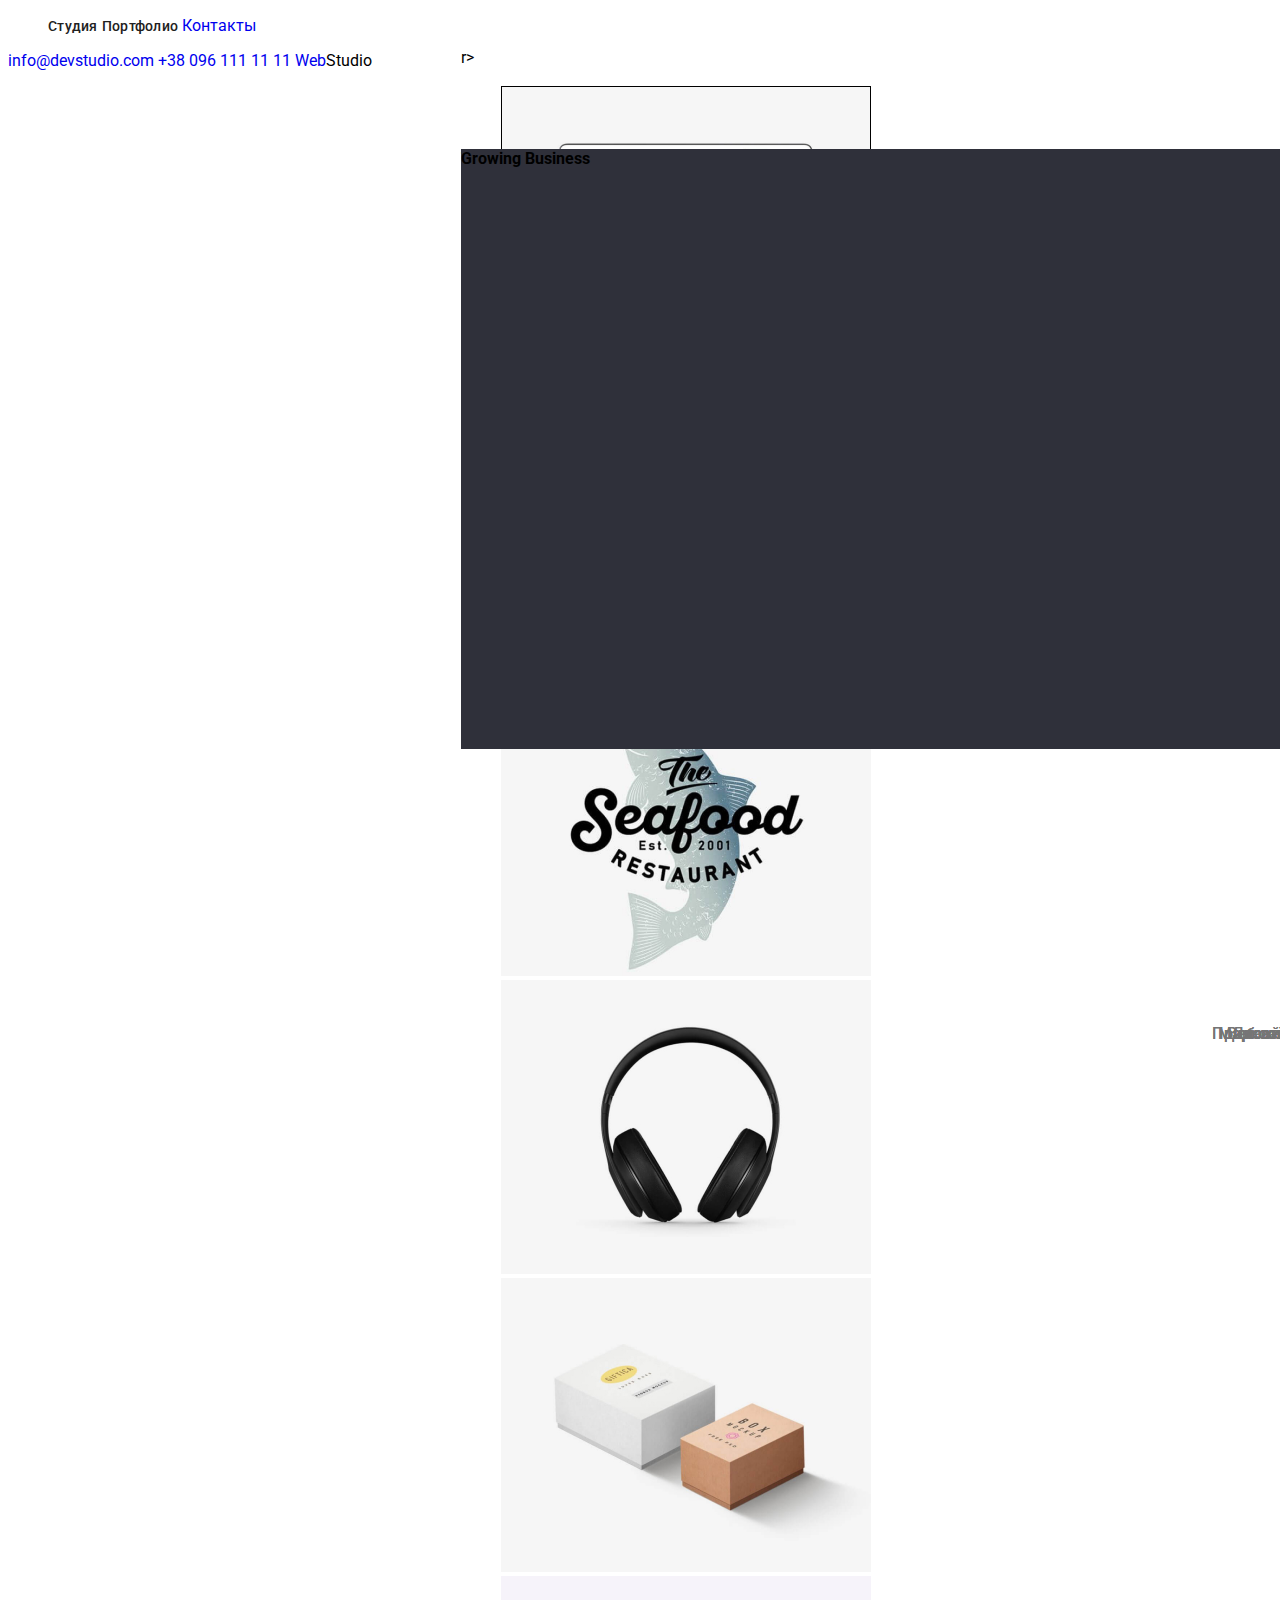
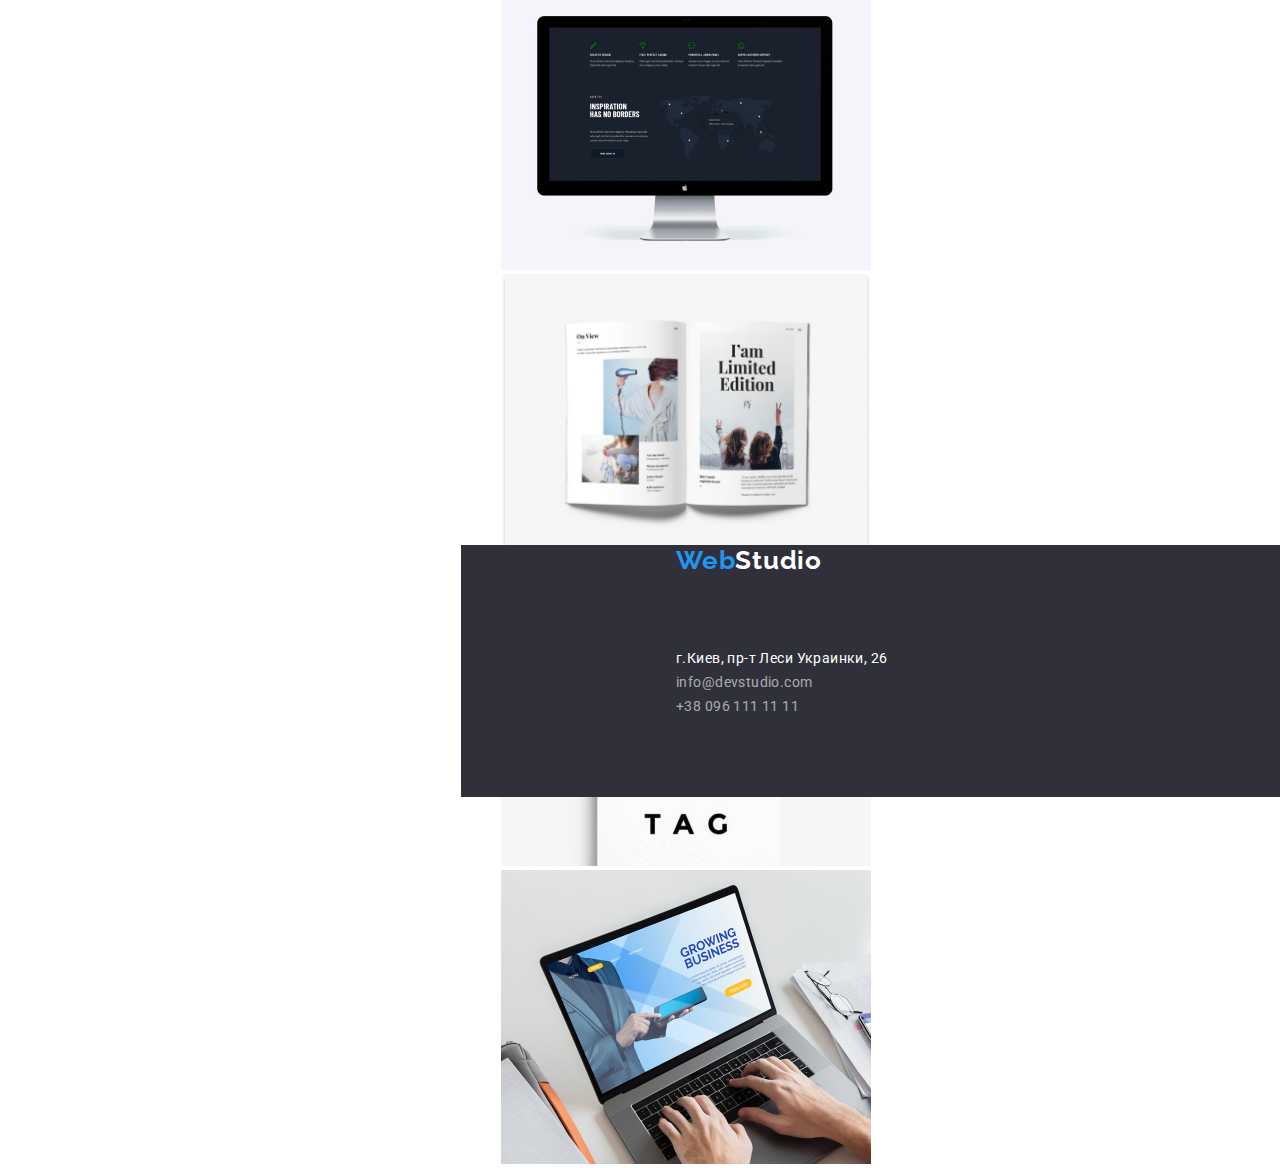
==== commit 560c14bc: "Update portfolio.html" ====
--- a/portfolio.html
+++ b/portfolio.html
@@ -15,13 +15,7 @@
 </head>
 
 <body>
-    <header class="container">
-
-
-        <a lang="en" class="link-logo-top" href="./index.html">Web<span class="accent-first">Studio</span></a>
-        <ul>
-            <li class="menu">
-                <ul>
+            <ul>
                     <li class="menu-nav-first"><a class="links" href="./index.html">Студия</a></li>
                     <li class="menu-nav-second"><a class="links" href="./portfolio.html">Портфолио</a></li>
                     <li class="menu-nav-third"><a class="link" href="./contacts">Контакты</a></li>
@@ -31,7 +25,13 @@
             <li><a class="link-contact-second" href="tel:+380961111111">+38 096 111 11 11</a></li>
         </ul>
 
-    </header>
+    </heade <header class="container">
+
+
+        <a lang="en" class="link-logo-top" href="./index.html">Web<span class="accent-first">Studio</span></a>
+        <ul>
+            <li class="menu">
+       r>
     <main>
 
         <section>
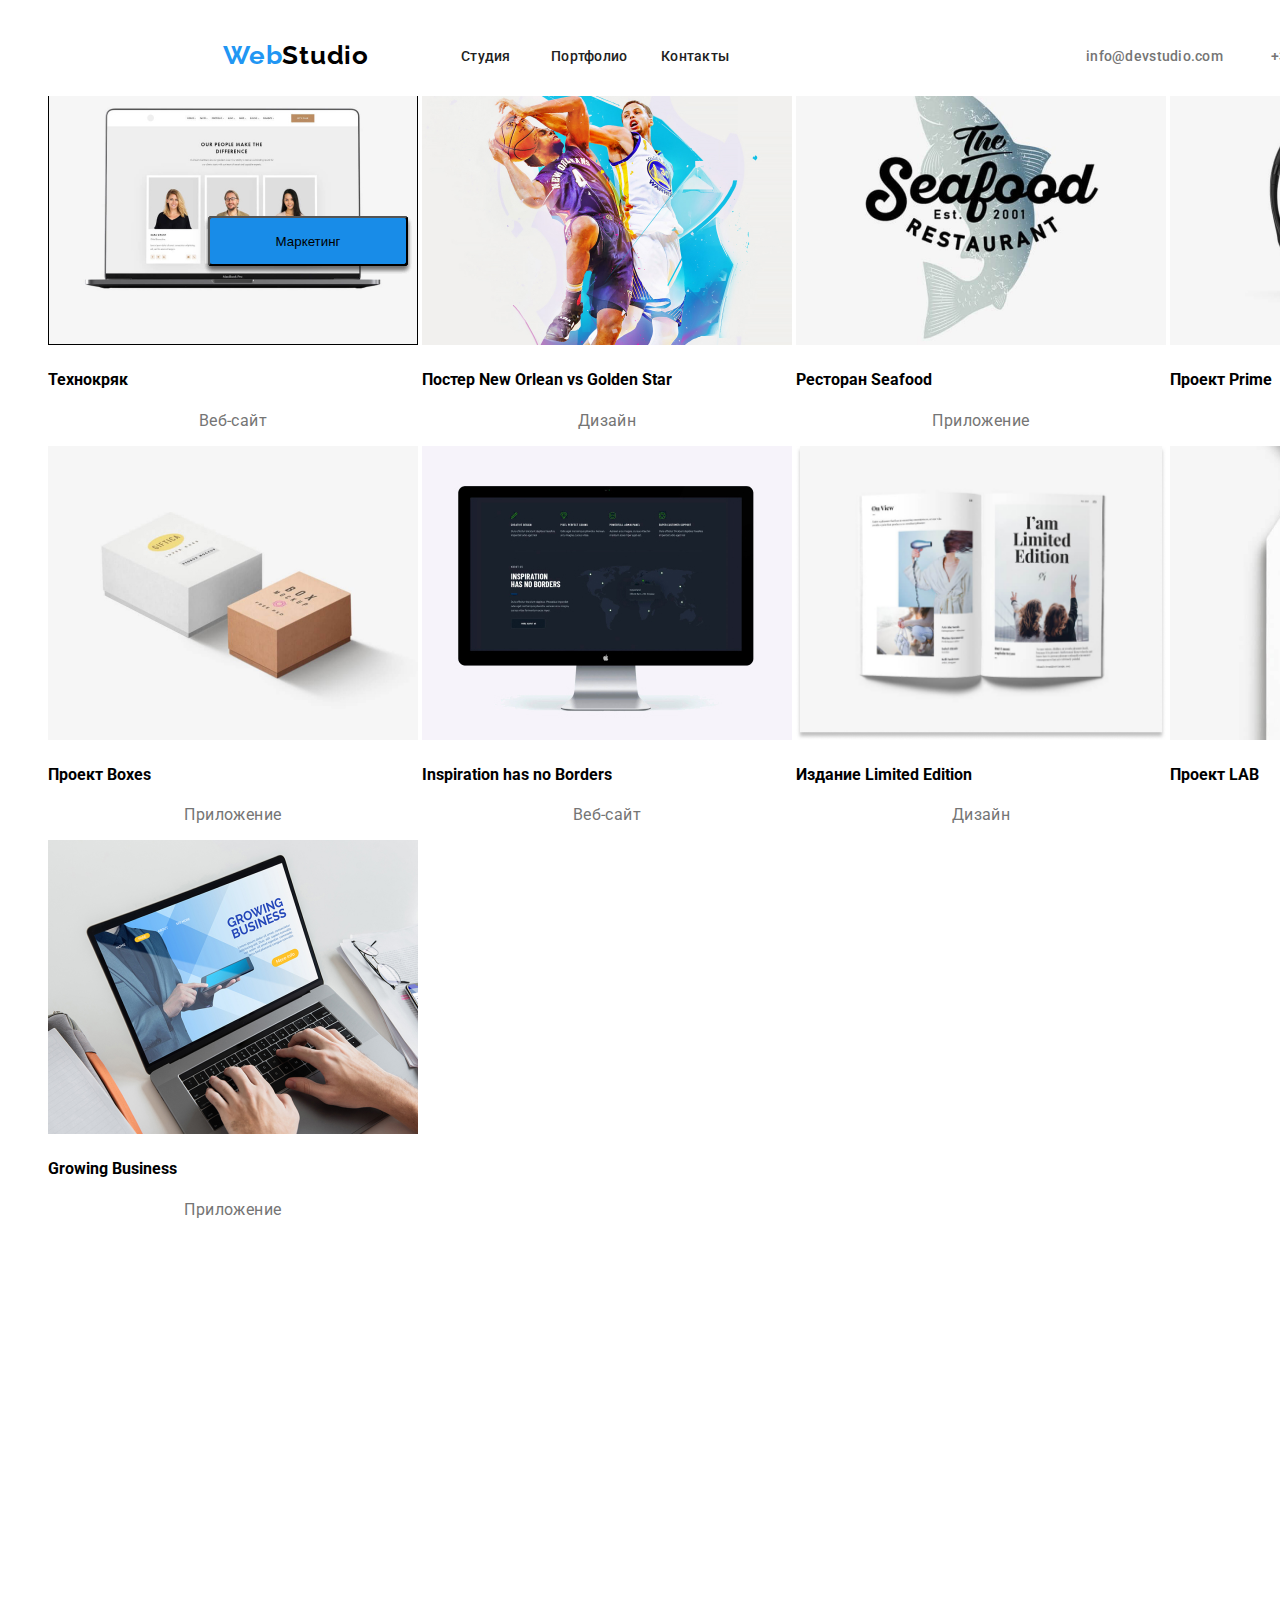
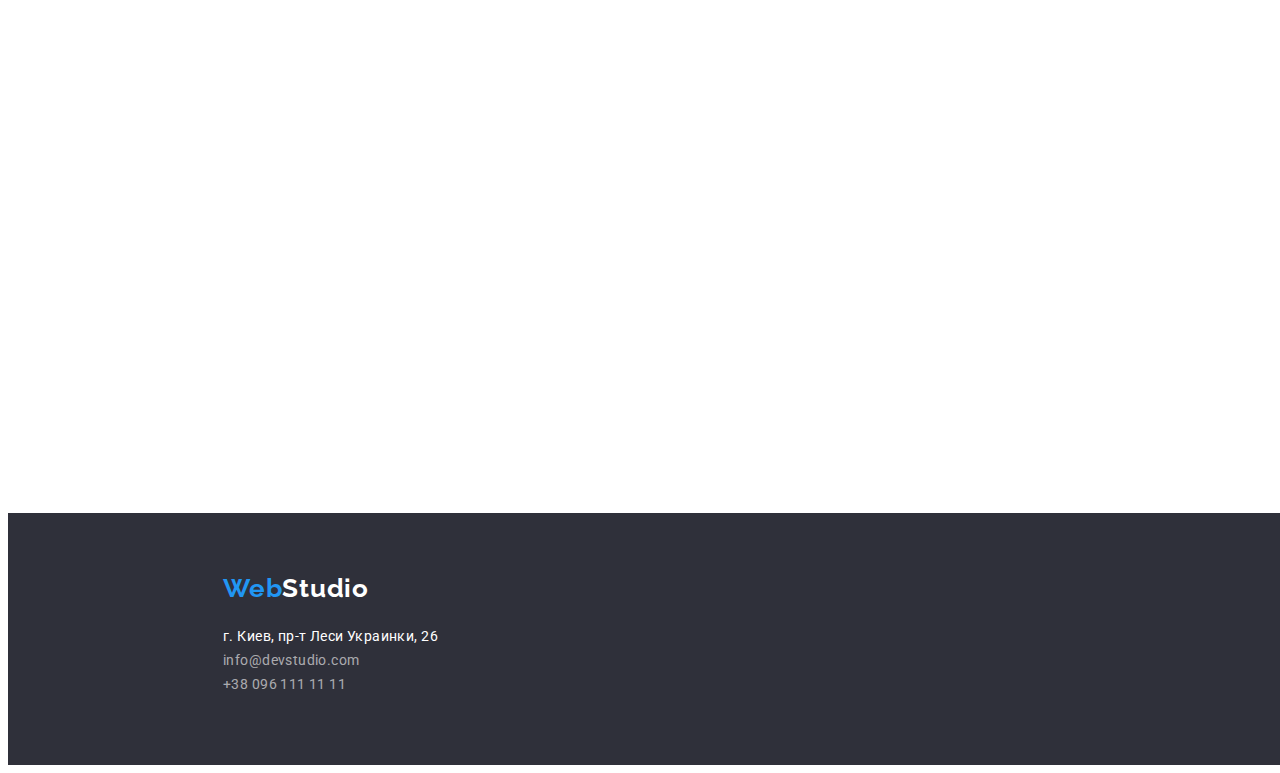
==== commit 5a7d72df: "button:hover, button:focus" ====
--- a/portfolio.html
+++ b/portfolio.html
@@ -15,111 +15,114 @@
 </head>
 
 <body>
+    <header>
+        <div class="container">
             <ul>
-                    <li class="menu-nav-first"><a class="links" href="./index.html">Студия</a></li>
-                    <li class="menu-nav-second"><a class="links" href="./portfolio.html">Портфолио</a></li>
-                    <li class="menu-nav-third"><a class="link" href="./contacts">Контакты</a></li>
+                <li><a lang="en" class="link sait-logo" href="./index.html">Web<span class="accent-first">Studio</span></a>
+                </li>
+    
+    
+                <li class="menu">
+                    <ul>
+                        <li class="nav-first"><a class="links" href="./index.html">Студия</a></li>
+                        <li class="nav-second"><a class="links" href="./portfolio.html">Портфолио</a></li>
+                        <li class="nav-third"><a class="links" href="./contacts">Контакты</a></li>
+                    </ul>
+    
+                </li>
+    
+                <li><a class="link top-contact-first" href="mailto:info@devstudio.com">info@devstudio.com</a></li>
+                <li><a class="link top-contact-second" href="tel:+380961111111">+38 096 111 11 11</a></li>
+            </ul>
+    
+    </header>
+    <main>
+        <h1 class="hidden">Портфолио</h1>
+        <section>
+            <filter>
+                <ul>
+                    <li>
+                        <a href=""><button type="button" class="contained">Все</button></a>
+                    </li>
+                    <li>
+                        <a href=""><button type="button" class="contained">Веб-сайты</button></a>
+                    </li>
+                    <li>
+                        <a href=""><button type="button" class="contained">Приложения</button></a>
+                    </li>
+                    <li>
+                        <a href=""><button type="button" class="contained">Дизайн</button></a>
+                    </li>
+                    <li>
+                        <a href=""><button type="button" class="contained">Маркетинг</button></a>
+                    </li>
                 </ul>
-            </li>
-            <li><a class="link-contact-first" href="mailto:info@devstudio.com">info@devstudio.com</a></li>
-            <li><a class="link-contact-second" href="tel:+380961111111">+38 096 111 11 11</a></li>
-        </ul>
+            </filter>
+        </section>
+        <section>
+            <ul>
+                <li>
+                    <img src="./images/foto4.jpg" width="370" height="294" alt="ИгорьДемьяненко" />
+                    <h4>Технокряк</h4>
+                    <p>Веб-сайт</p>
+                </li>
+                <li>
+                    <img src="./images/foto5.jpg" width="370" height="294" alt="ОльгаРепина" />
+                    <h4>Постер New Orlean vs Golden Star</h4>
+                    <p>Дизайн</p>
+                </li>
+                <li>
+                    <img src="./images/foto6.jpg" width="370" height="294" alt="НиколайТарасов" />
+                    <h4>Ресторан Seafood</h4>
+                    <p>Приложение</p>
+                </li>
+                <li>
+                    <img src="./images/foto7.jpg" width="370" height="294" alt="МихаилЕрмаков" />
+                    <h4>Проект Prime</h4>
+                    <p>Маркетинг</p>
+                </li>
+                <li>
+                    <img src="./images/foto8.jpg" width="370" height="294" alt="НиколайТарасов" />
+                    <h4>Проект Boxes</h4>
+                    <p>Приложение</p>
+                </li>
+                <li>
+                    <img src="./images/foto9.jpg" width="370" height="294" alt="МихаилЕрмаков" />
+                    <h4>Inspiration has no Borders</h4>
+                    <p>Веб-сайт</p>
+                </li>
+                <li>
+                    <img src="./images/foto10.jpg" width="370" height="294" alt="МихаилЕрмаков" />
+                    <h4>Издание Limited Edition</h4>
+                    <p>Дизайн</p>
+                </li>
+                <li>
+                    <img src="./images/foto11.jpg" width="370" height="294" alt="НиколайТарасов" />
+                    <h4>Проект LAB</h4>
+                    <p>Маркетинг</p>
+                </li>
+                <li>
+                    <img src="./images/foto12.jpg" width="370" height="294" alt="МихаилЕрмаков" />
+                    <h4>Growing Business</h4>
+                    <p>Приложение</p>
+                </li>
+            </ul>
+        </section>
+    </main>
+<footer>
 
-    </heade <header class="container">
+    <a lang="en" class="link-logo" href="./index.html">Web<span class="accent-first-footer">Studio</span></a>
+
+    <ul class="address">
+        <li><a class="map" href="https://goo.gl/maps/eqkGg2M7FSdj66136">г.
+                Киев, пр-т Леси Украинки, 26</a>
+        </li>
+        <li><a class="contact-first" href="mailto:info@devstudio.com">info@devstudio.com</a></li>
+        <li><a class="contact-second" href="tel:+380961111111">+38 096 111 11 11</a></li>
+    </ul>
 
 
-        <a lang="en" class="link-logo-top" href="./index.html">Web<span class="accent-first">Studio</span></a>
-        <ul>
-            <li class="menu">
-       r>
-    <main>
-
-        <section>
-            <h1 class="hidden">Портфолио</h1>
-            <section>
-                <ul class="">
-                    <li>
-                        <button type="button" class="contained">Все</button>
-                    </li>
-                    <li>
-                        <button type="button" class="contained">Веб-сайты</button>
-                    </li>
-                    <li>
-                        <button type="button" class="contained">Приложения</button>
-                    </li>
-                    <li>
-                        <button type="button" class="contained">Дизайн</button>
-                    </li>
-                    <li>
-                        <button type="button" class="contained">Маркетинг</button>
-                    </li>
-                </ul>
-            </section>
-            <section>
-                <ul class="contents">
-                    <li>
-                        <img src="./images/foto4.jpg" width="370" height="294" alt="ИгорьДемьяненко" />
-                        <h4 class="title">Технокряк</h4>
-                        <p class="text">Веб-сайт</p>
-                    </li>
-                    <li>
-                        <img src="./images/foto5.jpg" width="370" height="294" alt="ОльгаРепина" />
-                        <h4 class="title">Постер New Orlean vs Golden Star</h4>
-                        <p class="text">Дизайн</p>
-                    </li>
-                    <li>
-                        <img src="./images/foto6.jpg" width="370" height="294" alt="НиколайТарасов" />
-                        <h4 class="title">Ресторан Seafood</h4>
-                        <p class="text">Приложение</p>
-                    </li>
-                    <li>
-                        <img src="./images/foto7.jpg" width="370" height="294" alt="МихаилЕрмаков" />
-                        <h4 class="title">Проект Prime</h4>
-                        <p class="text">Маркетинг</p>
-                    </li>
-                    <li>
-                        <img src="./images/foto8.jpg" width="370" height="294" alt="НиколайТарасов" />
-                        <h4 class="title">Проект Boxes</h4>
-                        <p class="text">Приложение</p>
-                    </li>
-                    <li>
-                        <img src="./images/foto9.jpg" width="370" height="294" alt="МихаилЕрмаков" />
-                        <h4 class="title">Inspiration has no Borders</h4>
-                        <p class="text">Веб-сайт</p>
-                    </li>
-                    <li>
-                        <img src="./images/foto10.jpg" width="370" height="294" alt="МихаилЕрмаков" />
-                        <h4 class="title">Издание Limited Edition</h4>
-                        <p class="text">Дизайн</p>
-                    </li>
-                    <li>
-                        <img src="./images/foto11.jpg" width="370" height="294" alt="НиколайТарасов" />
-                        <h4 class="title">Проект LAB</h4>
-                        <p class="text">Маркетинг</p>
-                    </li>
-                    <li>
-                        <img src="./images/foto12.jpg" width="370" height="294" alt="МихаилЕрмаков" />
-                        <h4 class="title">Growing Business</h4>
-                        <p class="text">Приложение</p>
-                    </li>
-                </ul>
-            </section>
-        </section>
-    </main>
-    <footer>
-        <div>
-            <a lang="en" class="link-logo" href="./index.html">Web<span class="accent-first-footer">Studio</span></a>
-            <address>
-                <ul class="address">
-                    <li>
-                        <a class="map" href="https://goo.gl/maps/eqkGg2M7FSdj66136">г.Киев, пр-т Леси Украинки, 26</a>
-                    </li>
-                    <li><a class="contact-first" href="mailto:info@devstudio.com">info@devstudio.com</a></li>
-                    <li><a class="contact-second" href="tel:+380961111111">+38 096 111 11 11</a></li>
-                </ul>
-            </address>
-        </div>
-    </footer>
+</footer>
 </body>
 
 </html>--- a/css/styles.css
+++ b/css/styles.css
@@ -7,6 +7,14 @@
 	background: #FFFFFF;
 }
 
+h1 {
+	position: absolute;
+	width: 696px;
+	height: 120px;
+	/* 	left: 160px;
+	top: 280px;*/
+}
+
 ul {
 
 	list-style: none;
@@ -118,6 +126,11 @@
 	letter-spacing: 0.02em;
 
 	color: #212121;
+}
+
+button:hover,
+button:focus {
+background: #2196F3;
 }
 
 .links:hover,
@@ -171,13 +184,13 @@
 	height: 600px;
 	left: 0px;
 	top: 80px;
-	background: #2F303A;
+
+	background-image: url(../images/web_studio.jpg);
 }
 
 .sait-title {
 	position: absolute;
 	width: 1000px;
-	height: 120px;
 	left: 452px;
 	top: 150px;
 
@@ -187,8 +200,6 @@
 	font-size: 44px;
 	line-height: 60px;
 	/* or 136% */
-
-	text-align: center;
 	letter-spacing: 0.06em;
 	text-transform: uppercase;
 
@@ -212,9 +223,10 @@
 
 button {
 	position: absolute;
+	cursor: pointer;
 	width: 200px;
 	height: 50px;
-	left: 400px;
+	left: 200px;
 	top: 200px;
 
 	background: #188CE8;
@@ -509,10 +521,11 @@
 }
 
 .link-logo {
+	display: flex;
 	width: 145px;
 	height: 31px;
 	padding-left: 215px;
-	padding-top: 30px;
+	padding-top: 60px;
 
 	font-family: 'Raleway';
 	font-style: normal;
@@ -595,7 +608,7 @@
 	width: 231px;
 	height: 81px;
 	padding-left: 215px;
-	padding-top: 70px;
+	padding-top: 20px;
 }
 
 .accent-first-footer {
